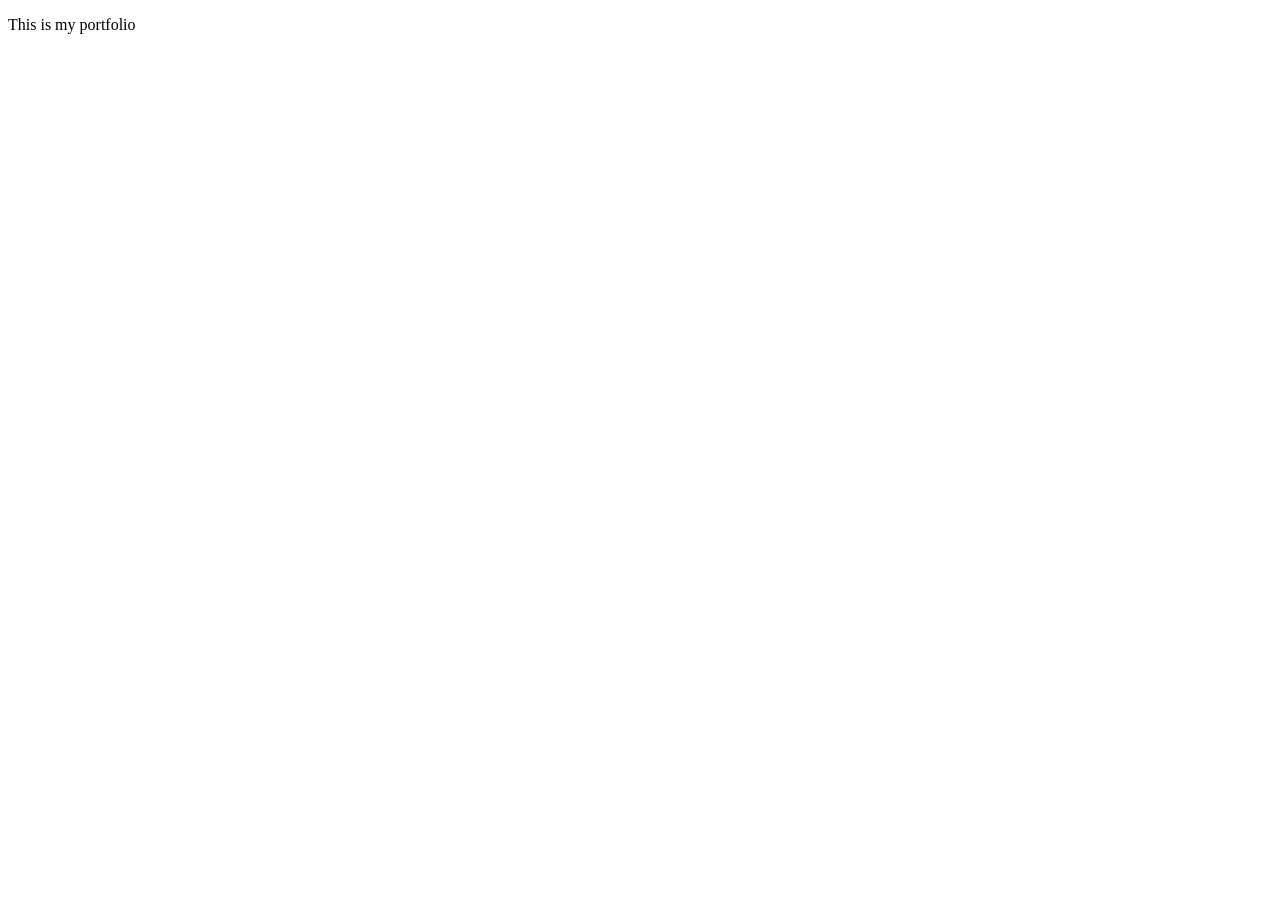
==== index.html @ 3533932c "first commit" ====
<!DOCTYPE html>
<html lang="en">
<head>
    <meta charset="UTF-8">
    <meta name="viewport" content="width=device-width, initial-scale=1.0">
    <title>Document</title>
    <link rel="stylesheet" href="./styles.css">
</head>
<body>
    <p>This is my portfolio</p>
</body>
</html>
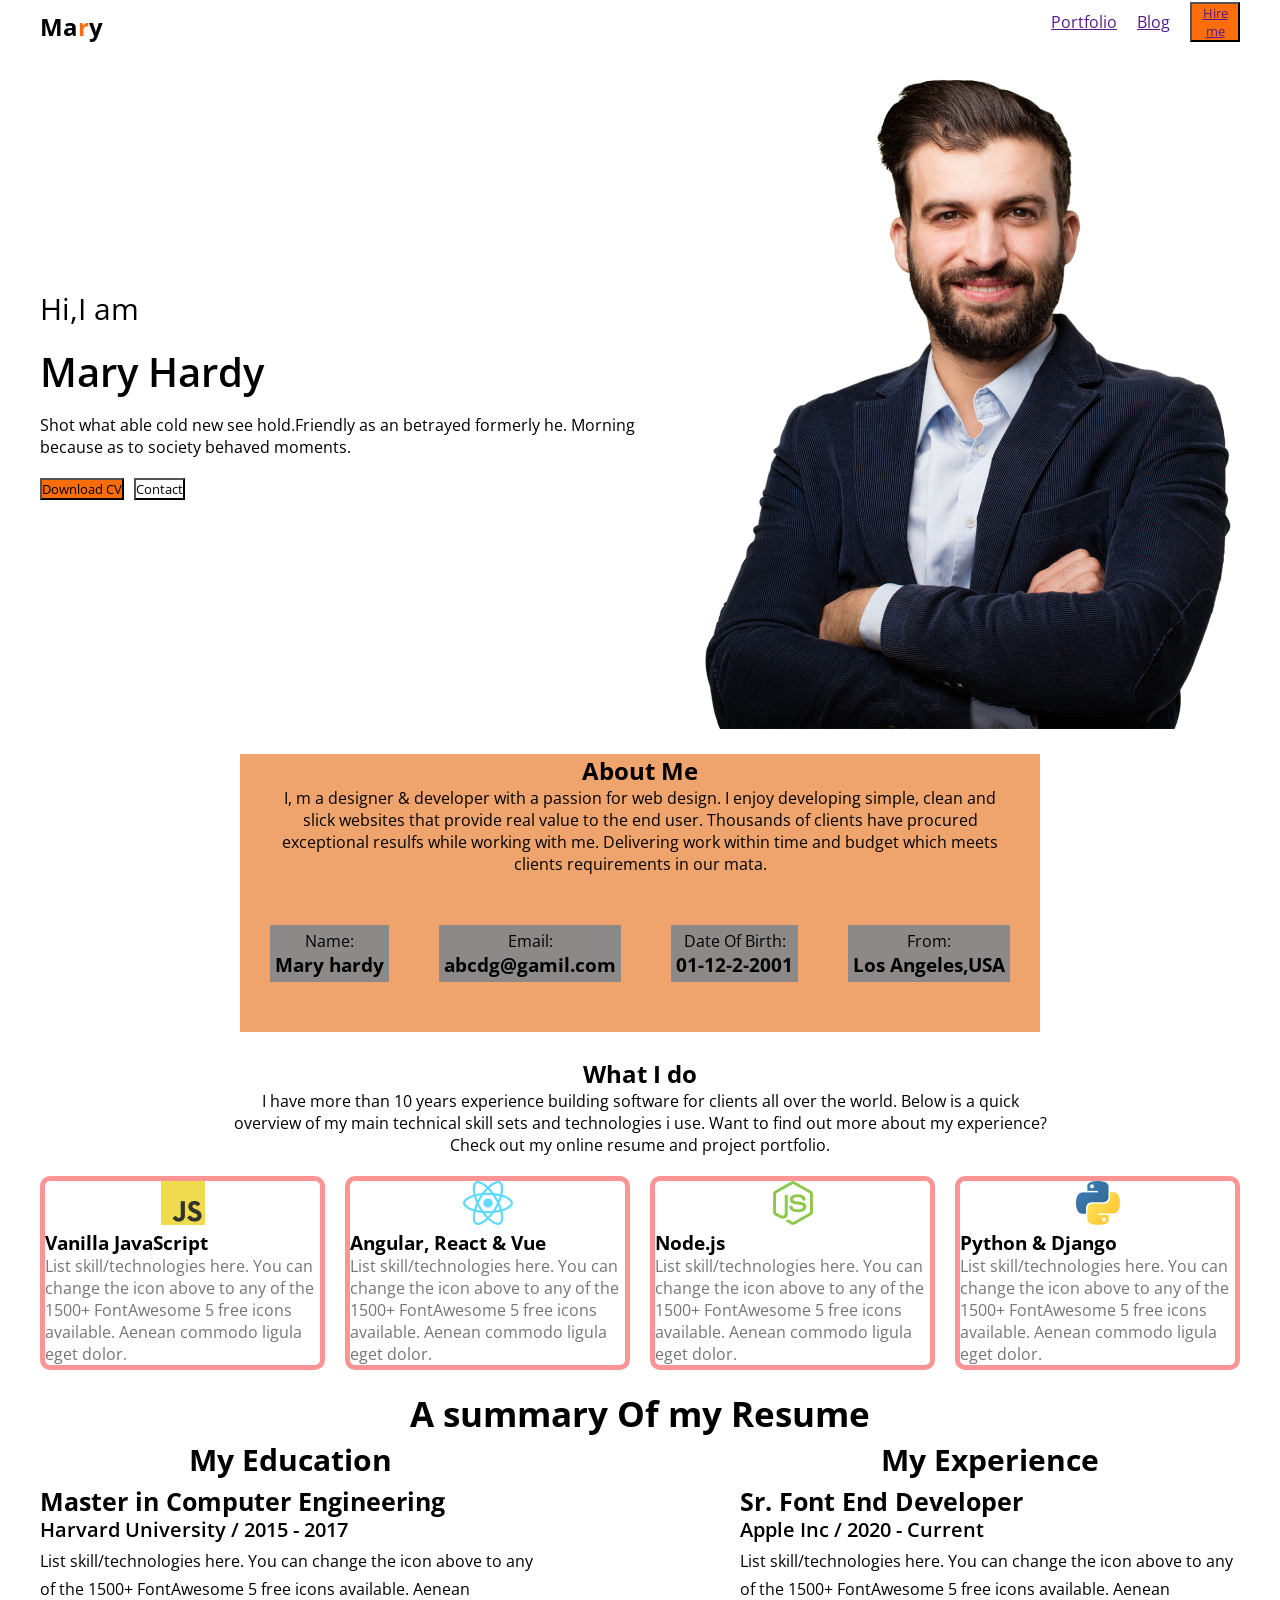
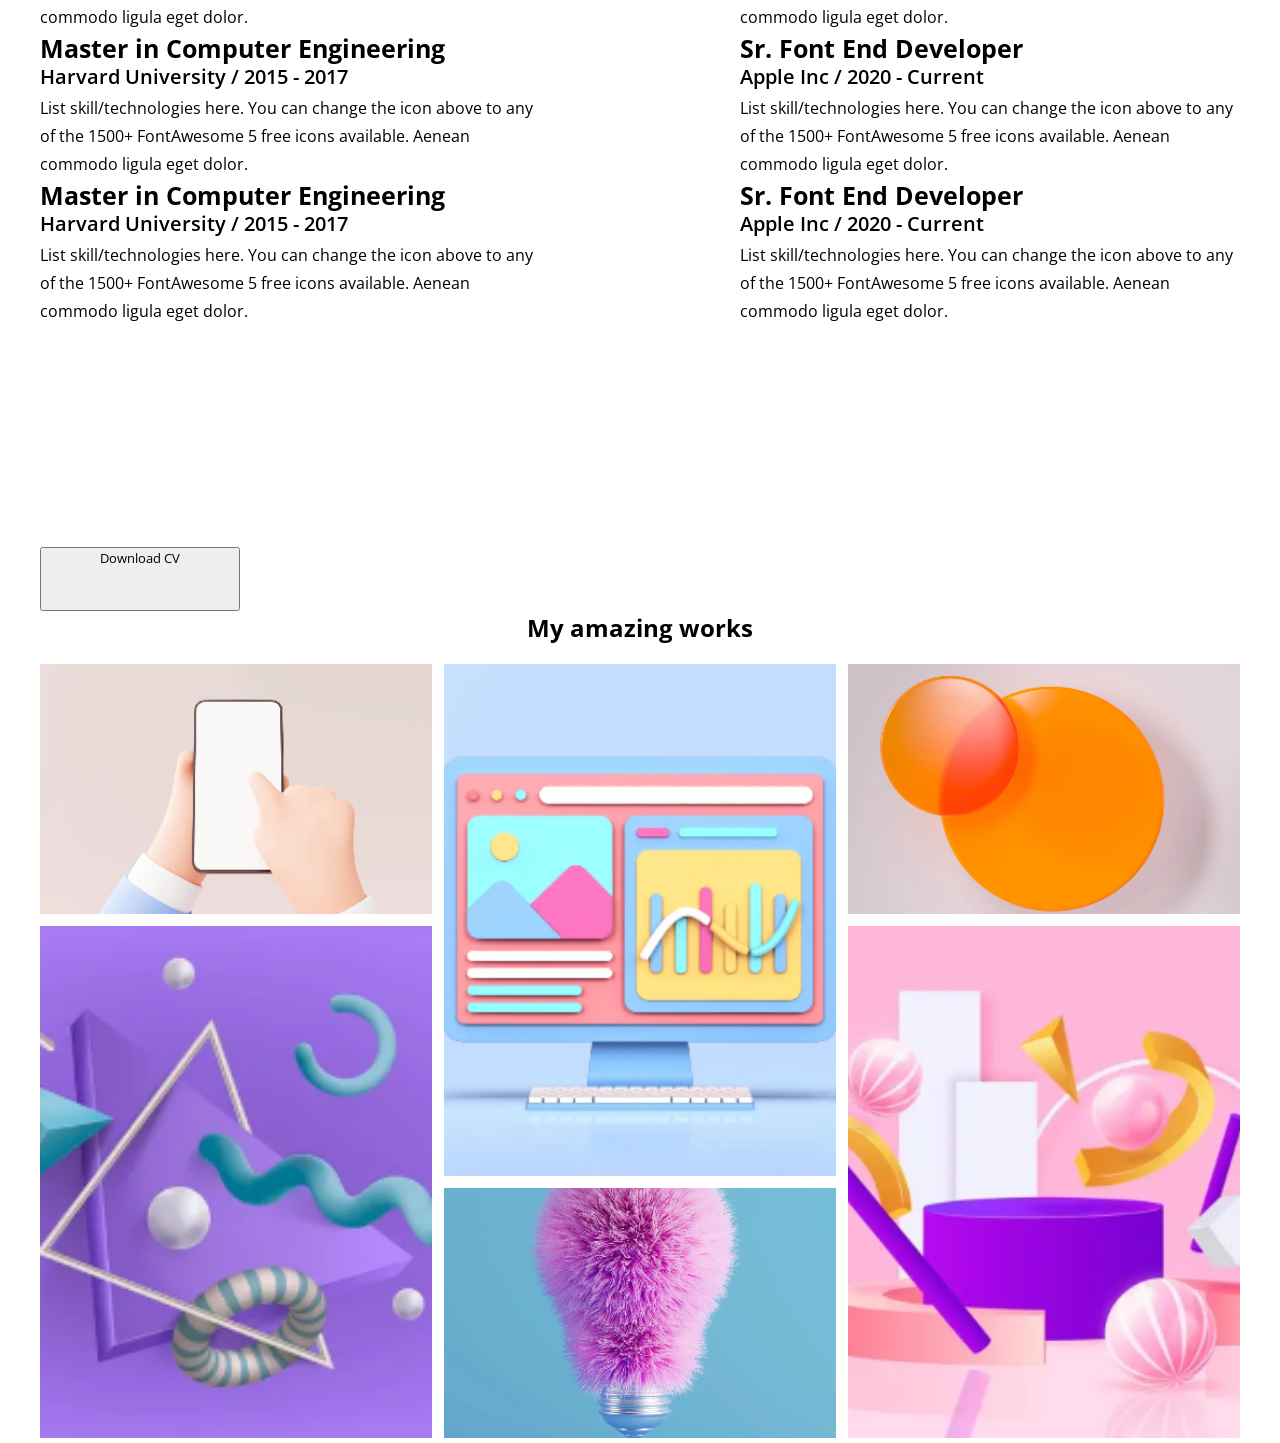
==== commit ec02772a: "all code completed" ====
--- a/index.html
+++ b/index.html
@@ -5,8 +5,270 @@
     <meta name="viewport" content="width=device-width, initial-scale=1.0">
     <title>Document</title>
     <link rel="stylesheet" href="./styles.css">
+    <link rel="preconnect" href="https://fonts.googleapis.com">
+<link rel="preconnect" href="https://fonts.gstatic.com" crossorigin>
+<link href="https://fonts.googleapis.com/css2?family=Open+Sans:ital,wght@0,300..800;1,300..800&display=swap" rel="stylesheet">
 </head>
 <body>
-    <p>This is my portfolio</p>
+    <header>
+
+<nav class="container">
+<h1 >Ma<span class="logo-r">r</span>y</h1>
+
+<ol>
+<li><a href="">Portfolio</a></li>
+<li><a href="">Blog</a></li>
+<li><button class="Hire-me"><a href="">Hire me</a></button></li>
+
+
+</ol>
+</nav>
+
+    </header>
+    <!--banner section start-->
+<section class="hero-parent container">
+    <!--left-hero-section-->
+    
+<div class="hero-left">
+<p class="paragraph">Hi,I am</p>
+<h2>Mary Hardy</h2>
+<p>Shot what able cold new see hold.Friendly as an betrayed formerly he. Morning because as to society behaved moments.</p>
+<div class="button">
+    <button class="button-1">Download CV</button>
+    <button class="button-2">Contact</button>
+</div>
+
+</div>
+<!--right-hero-section-->
+<div >
+    <img  src="./images/hardy.png" alt="picture">
+
+
+
+
+
+
+</div>
+
+
+
+</section>
+<!--banner section end-->
+<section class="about-me-section ">
+    <div class="about-container">
+<h2>About Me</h2>
+<p>I, m a designer & developer with a passion for web design. I enjoy developing simple, clean and <br>
+    slick websites that provide real value to the end user. Thousands of clients have procured <br>
+    exceptional resulfs while working with me. Delivering work within time and budget which meets <br>
+    clients requirements in our mata.</p>
+
+    <div class="about-box-parent">
+
+    <div class="box">
+        <p>Name:</p>
+        <h3>Mary hardy</h3>
+    </div>
+    <div class="box">
+        <p>Email:</p>
+        <h3>abcdg@gamil.com</h3>
+
+    </div>
+    <div class="box">
+        <p>Date Of Birth:</p>
+        <h3>01-12-2-2001</h3>
+
+    </div>
+    <div class="box">
+        <p>From:</p>
+        <h3>Los Angeles,USA</h3>
+    </div>
+
+</div>
+
+
+
+</div>
+
+</section>
+<!--about me section end-->
+
+
+<!--what i do section start-->
+
+<section class="what-i-do-parent">
+    <div class="what-i-do-max-width">
+<h2>What I do</h2>
+<p>I have more than 10 years experience building software for clients all over the world. Below is a quick<br>
+     overview of my main technical skill sets and technologies i use. Want to find out more about my experience?<br> 
+     Check out my online resume and project portfolio.</p>
+
+     <div class="what-i-do-card">
+<div class="card"> 
+    <img src="./images/icons/js.png" alt="">
+    <h3>Vanilla JavaScript </h3>
+    <p>List skill/technologies here. You can change the icon 
+        above to any of the 1500+ FontAwesome 5 free icons available. 
+        Aenean commodo ligula eget dolor.</p>
+
+</div>
+<div class="card">
+    <img src="./images/icons/react.png" alt="">
+    <h3>Angular, React & Vue</h3>
+    <p>List skill/technologies here. You can change the icon above to any of the
+         1500+ FontAwesome 5 free icons available. 
+         Aenean commodo ligula eget dolor.</p>
+
+
+
+
+</div>
+<div class="card">
+    <img src="./images/icons/nodejs.png" alt="">
+    <h3>Node.js</h3>
+    <P>List skill/technologies here. You can change the icon above to any of the 1500+ FontAwesome 
+        5 free icons available. 
+        Aenean commodo ligula eget dolor.</P>
+
+
+
+
+</div>
+<div class="card">
+    <img src="./images/icons/python-5 1.png" alt="">
+    <h3>Python & Django</h3>
+    <p>List skill/technologies here. You can change the icon above to any of the 1500+ FontAwesome 5 free 
+        icons available. 
+        Aenean commodo ligula eget dolor.</p>
+
+</div>
+
+     </div>
+
+</div>
+</section>
+<!--what i do section end-->
+
+<!--A summary of my resume start-->
+
+<section class="resume-parent">
+<h1>A summary Of my Resume</h1>
+
+<div class="resume-parent-two-side">
+
+<div class="education">
+    <h2 class="column-title">My Education</h2>
+
+    <div class="resume-item">
+        <h3>Master in Computer Engineering</h3>
+        <h4>Harvard University / 2015 - 2017</h4>
+        <p>List skill/technologies here. You can change the icon above 
+            to any of the 1500+ FontAwesome 5 free icons available. Aenean commodo ligula eget dolor.</p>
+
+
+
+    </div>
+
+    <div class="resume-item"  >
+        <h3>Master in Computer Engineering</h3>
+        <h4>Harvard University / 2015 - 2017</h4>
+        <p>List skill/technologies here. You can change the icon above 
+            to any of the 1500+ FontAwesome 5 free icons available. Aenean commodo ligula eget dolor.</p>
+
+
+    </div>
+
+
+    <div class="resume-item">
+        <h3>Master in Computer Engineering</h3>
+        <h4>Harvard University / 2015 - 2017</h4>
+        <p>List skill/technologies here. You can change the icon above 
+            to any of the 1500+ FontAwesome 5 free icons available. Aenean commodo ligula eget dolor.</p>
+
+
+    </div>
+
+    </div>
+
+
+    <div class="experience">
+<h2 class="column-title"> My Experience</h2>
+
+<div class="resume-item">
+<h3>Sr. Font End Developer</h3>
+<h4>Apple Inc / 2020 - Current</h4>
+<p>List skill/technologies here. You can change the icon above 
+    to any of the 1500+ FontAwesome 
+    5 free icons available. Aenean commodo ligula eget dolor.</p>
+
+</div>
+<div class="resume-item">
+    <h3>Sr. Font End Developer</h3>
+    <h4>Apple Inc / 2020 - Current</h4>
+    <p>List skill/technologies here. You can change the icon above 
+        to any of the 1500+ FontAwesome 
+        5 free icons available. Aenean commodo ligula eget dolor.</p>
+
+
+</div>
+<div class="resume-item">
+    <h3>Sr. Font End Developer</h3>
+    <h4>Apple Inc / 2020 - Current</h4>
+    <p>List skill/technologies here. You can change the icon above 
+        to any of the 1500+ FontAwesome 
+        5 free icons available. Aenean commodo ligula eget dolor.</p>
+
+</div>
+
+
+    </div>
+
+    <div  class="resume-button">
+        <button>Download CV</button>
+    </div>
+
+</div>
+
+</section>
+
+<!--resume end-->
+<!--gallery section start-->
+
+<section class="my-amazing-parent container">
+    
+<h2>My amazing works</h2>
+
+
+<div class="gallery">
+<div class="box-1"> 
+    <img src="./images/Rectangle 8.png" alt="">
+</div>
+<div class="box-2">
+    <img src="./images/Rectangle 9.png" alt="">
+</div>
+<div class="box-3">
+    <img src="./images/Rectangle 10.png" alt="">
+</div>
+<div class="box-4"><img src="./images/Rectangle 11.png" alt="">
+
+</div>
+<div class="box-5"><img src="./images/Rectangle 12.png" alt="">
+</div>
+<div class="box-6">
+    <img src="./images/Rectangle 13.png" alt="">
+</div>
+
+</div>
+
+</section>
+
+
+
+
+
+
+
+
+
+
 </body>
 </html>
--- a/styles.css
+++ b/styles.css
@@ -0,0 +1,332 @@
+
+*{
+    margin:0;
+    padding:0;
+    font-family: "Open Sans", sans-serif;
+}
+
+.container{
+    max-width: 1200px;
+    margin:auto;
+}
+
+
+nav{
+
+
+    display:flex;
+    justify-content:space-between;
+
+    
+    padding:10px 0px;
+    
+    
+
+}
+ol{
+    display:flex;
+    flex-direction: row;
+    width:189px;
+    height:24pX;
+    gap:20px;
+    list-style:none;
+    justify-content:space-between;
+    text-align:center;
+    font-size: medium;
+    align-items: center;
+
+
+
+}
+.Hire-me{
+
+    background-color: #fd6e0a;
+    border-radius: none;
+    text-align: center;
+    
+    
+
+  
+    
+}
+.logo-r{
+    
+    color:#fd6e0a;
+    
+}
+
+.hero-parent{
+    display:flex;
+    justify-content: space-between;
+    align-items:center;
+   
+}
+.hero-left h2{
+    font-size:40px;
+    font-weight: 600;
+    margin-top: 15px;
+    margin-bottom: 15px;
+
+}
+.paragraph{
+    font-size:30px;
+    font-weight: 600px;
+}
+.button{
+    display: flex;
+    gap:10px;
+}
+
+.button-1{
+    background-color: #fa6d08;
+    margin-top: 20px;
+    row-gap: 10px;
+
+}
+.button-2{
+    background-color: #ffffff;
+    margin-top: 20px;
+}
+.about-me-section{
+    display:flex;
+    flex-direction: column;
+    justify-content: center;
+    margin-top: 20px;
+    text-align: center;
+    align-items: center;
+
+
+
+
+}
+
+.about-container{
+    max-width:1200px;
+    margin:auto;
+    background-color: #f0a46d;
+
+    
+}
+
+
+
+
+.about-box-parent{
+    display:flex;
+    gap:30px;
+    margin:20px 0px;
+    padding:20px;
+    
+
+}
+.about-box-parent .box{
+background-color: #8e8989;
+margin:10px;
+padding:5px;
+}
+
+.what-i-do-parent{
+    
+    display:flex;
+    justify-content: center;
+    align-items: center;
+    text-align: center;
+    gap:10px;
+    margin-top: 25px;
+
+}
+
+.what-i-do-max-width{
+max-width:1200px;
+margin:auto;
+
+
+
+}
+.what-i-do-card{
+display: flex;
+justify-content: center;
+gap:20px;
+margin:20px auto;
+
+
+} 
+.what-i-do-card .card{
+
+    border:5px solid rgb(251, 148, 148);
+    border-radius: 10px;
+    gap:20px;
+    
+
+}
+.what-i-do-card .card p{
+    color:#757575;
+    text-align: left;
+    
+}
+.what-i-do-card .card h3{
+    text-align: left;
+    
+}
+.resume-parent{
+
+
+max-width:1200px;
+margin:auto;
+
+
+
+}
+.resume-parent-two-side{
+display: grid;
+grid-template-columns:repeat(2 ,2fr);
+gap:200px;
+
+
+
+}
+.resume-parent h1{
+ text-align: center;
+ font-family: "Open Sans";
+ font-style: normal;
+ font-size: 35px;
+
+
+
+
+
+}
+.resume-parent-two-side .education .column-title{
+ text-align: center;
+ font--color: #474747FF;
+ font-family: "Open Sans";
+ font-size: 30px;
+ font-weight: 700;
+ line-height: 1.2;
+ margin-top: 5px;
+ margin-bottom: 8px;
+}
+.resume-parent-two-side .experience .column-title{
+    text-align: center;
+    font--color: #474747FF;
+    font-family: "Open Sans";
+    font-size: 30px;
+    font-weight: 700;
+    line-height: 1.2;
+    margin-top: 5px;
+    margin-bottom: 8px;
+
+
+}
+.resume-parent-two-side .resume-item h3{
+       
+    font--color: #474747FF;
+    font-family: "Open Sans";
+    font-style: normal;
+    font-size: 25px;
+    font-weight: 700;
+    line-height: 1.2;
+    margin-top:2px;
+    margin-bottom: 2px;
+}
+
+.resume-parent-two-side .resume-item h4{
+    font--color: #757575FF;
+    font-family: "Open Sans";
+    font-style: normal;
+    font-size: 20px;
+    font-weight: 600;
+    line-height: 1.2;
+    margin-top: 2px;
+    margin-bottom: 5px;
+
+}
+.resume-parent-two-side .resume-item p{
+
+    font--color: #757575FF;
+    font-family: "Open Sans";
+    font-style: normal;
+    font-size: 16px;
+    font-weight: 400;
+    line-height: 1.75;
+    margin-top: 2px;
+    margin-bottom: 2px;
+
+
+}
+.resume-button button{
+
+    
+    width: 200px;
+    height: 64px;
+    left: 700px;
+    top: 3299px;
+    
+    display:flex;
+    justify-content: center;
+    margin-top: 20px;
+
+}
+
+.my-amazing-parent{
+
+    text-align: center;
+
+}
+.gallery{
+
+    display:grid;
+    grid-template-columns:repeat(3,1fr);
+    grid-auto-rows: 250px;
+    margin-top: 20px;
+    gap:12px;
+    grid-template-areas: 
+    "one two three"
+    "four two six"
+    "four five six"
+    
+    ;
+    object-fit:cover;
+
+}
+.gallery img{
+    height:100%;
+    width:100%;
+    object-fit:cover;
+}
+
+.box-1{
+grid-area:one;
+
+}
+.box-2{
+    grid-area:two;
+
+}
+.box-3{
+    grid-area:three;
+
+}
+.box-4{
+    grid-area:four;
+
+}
+.box-5{
+
+    grid-area:five;
+}
+.box-6{
+    grid-area:six;
+
+}
+
+
+
+
+
+
+ 
+
+
+
+
